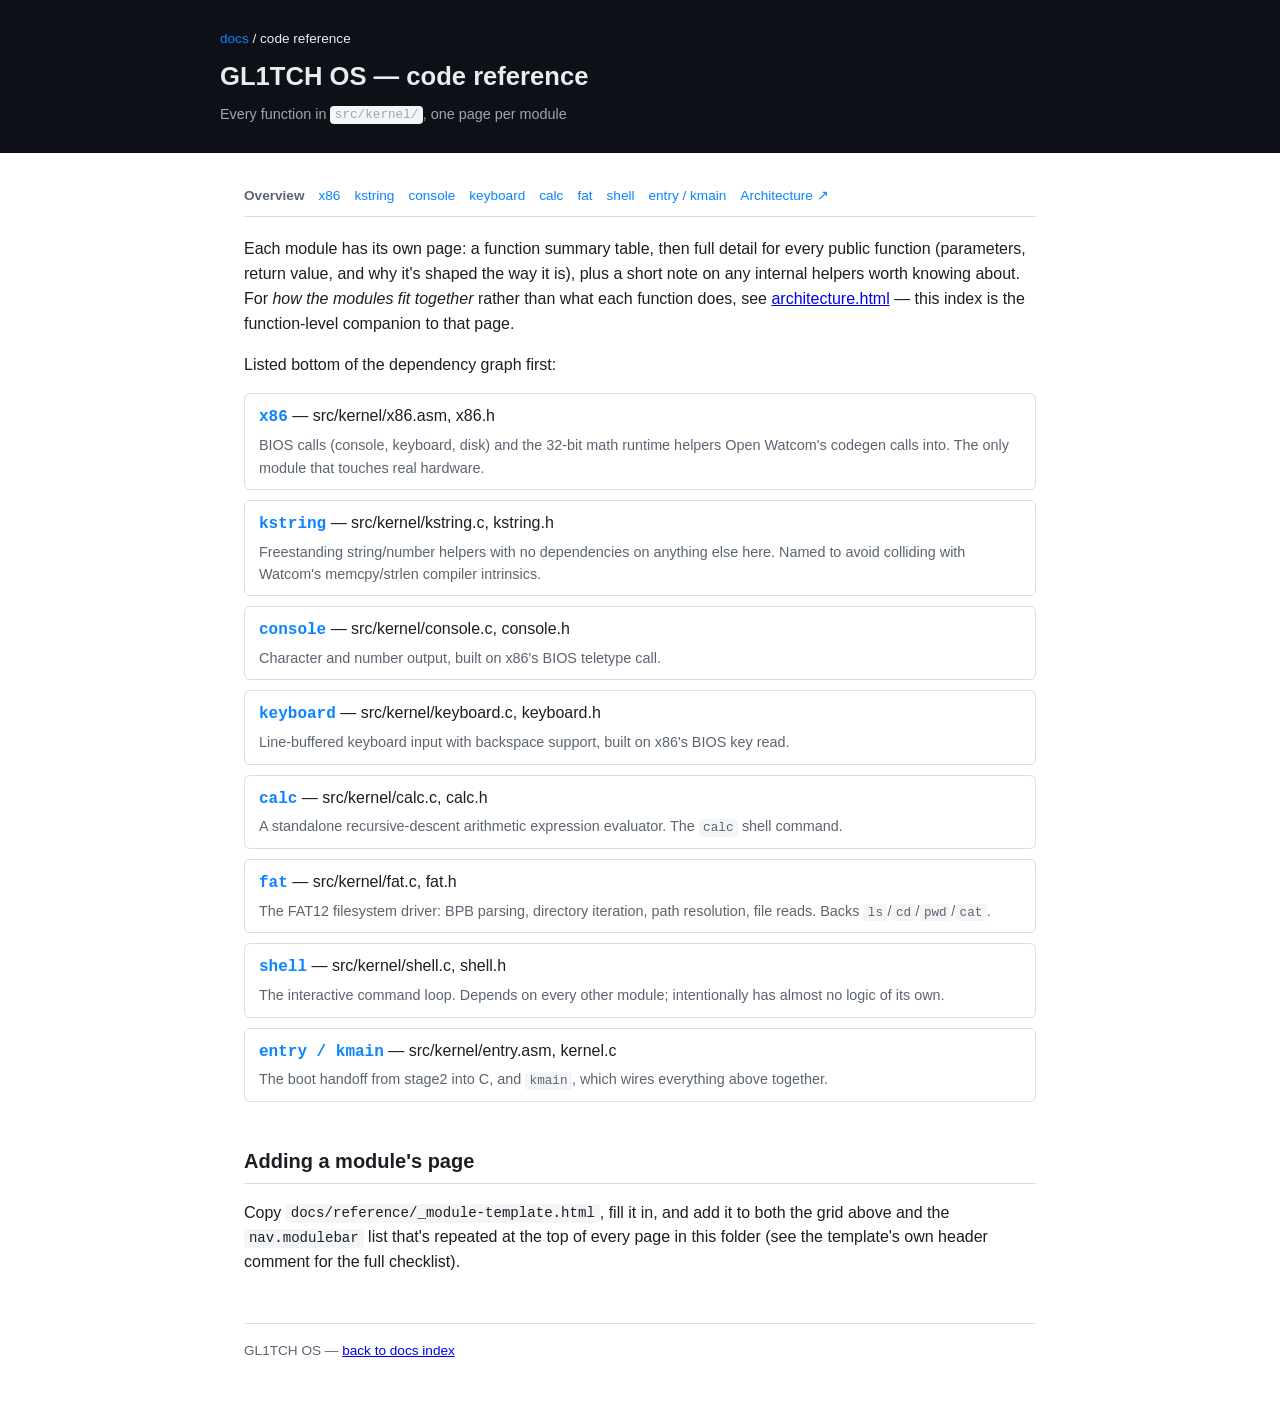
==== docs/reference/index.html @ 3bf3c369 "docs: split the code reference into one Javadoc-style page per module Replaces the single long docs/" ====
<!doctype html>
<html lang="en">
<head>
<meta charset="utf-8">
<meta name="viewport" content="width=device-width, initial-scale=1">
<title>GL1TCH OS code reference</title>
<link rel="stylesheet" href="../assets/style.css">
</head>
<body>

<header class="banner">
  <div class="inner">
    <nav class="crumbs screen-only"><a href="../index.html">docs</a> / code reference</nav>
    <h1>GL1TCH OS &mdash; code reference</h1>
    <div class="meta"><span>Every function in <code>src/kernel/</code>, one page per module</span></div>
  </div>
</header>

<div class="page">

  <nav class="modulebar screen-only">
    <span class="current">Overview</span>
    <a href="x86.html">x86</a>
    <a href="kstring.html">kstring</a>
    <a href="console.html">console</a>
    <a href="keyboard.html">keyboard</a>
    <a href="calc.html">calc</a>
    <a href="fat.html">fat</a>
    <a href="shell.html">shell</a>
    <a href="entry.html">entry / kmain</a>
    <a href="../architecture.html">Architecture &#8599;</a>
  </nav>

  <p>
    Each module has its own page: a function summary table, then full detail for every
    public function (parameters, return value, and why it's shaped the way it is), plus
    a short note on any internal helpers worth knowing about. For <em>how the modules
    fit together</em> rather than what each function does, see
    <a href="../architecture.html">architecture.html</a> &mdash; this index is the
    function-level companion to that page.
  </p>

  <p>Listed bottom of the dependency graph first:</p>

  <div class="modgrid">
    <div class="mod">
      <a href="x86.html">x86</a> &mdash; src/kernel/x86.asm, x86.h
      <p>BIOS calls (console, keyboard, disk) and the 32-bit math runtime helpers Open Watcom's codegen calls into. The only module that touches real hardware.</p>
    </div>
    <div class="mod">
      <a href="kstring.html">kstring</a> &mdash; src/kernel/kstring.c, kstring.h
      <p>Freestanding string/number helpers with no dependencies on anything else here. Named to avoid colliding with Watcom's memcpy/strlen compiler intrinsics.</p>
    </div>
    <div class="mod">
      <a href="console.html">console</a> &mdash; src/kernel/console.c, console.h
      <p>Character and number output, built on x86's BIOS teletype call.</p>
    </div>
    <div class="mod">
      <a href="keyboard.html">keyboard</a> &mdash; src/kernel/keyboard.c, keyboard.h
      <p>Line-buffered keyboard input with backspace support, built on x86's BIOS key read.</p>
    </div>
    <div class="mod">
      <a href="calc.html">calc</a> &mdash; src/kernel/calc.c, calc.h
      <p>A standalone recursive-descent arithmetic expression evaluator. The <code>calc</code> shell command.</p>
    </div>
    <div class="mod">
      <a href="fat.html">fat</a> &mdash; src/kernel/fat.c, fat.h
      <p>The FAT12 filesystem driver: BPB parsing, directory iteration, path resolution, file reads. Backs <code>ls</code>/<code>cd</code>/<code>pwd</code>/<code>cat</code>.</p>
    </div>
    <div class="mod">
      <a href="shell.html">shell</a> &mdash; src/kernel/shell.c, shell.h
      <p>The interactive command loop. Depends on every other module; intentionally has almost no logic of its own.</p>
    </div>
    <div class="mod">
      <a href="entry.html">entry / kmain</a> &mdash; src/kernel/entry.asm, kernel.c
      <p>The boot handoff from stage2 into C, and <code>kmain</code>, which wires everything above together.</p>
    </div>
  </div>

  <h2>Adding a module's page</h2>
  <p>
    Copy <code>docs/reference/_module-template.html</code>, fill it in, and add it to
    both the grid above and the <code>nav.modulebar</code> list that's repeated at the
    top of every page in this folder (see the template's own header comment for the
    full checklist).
  </p>

  <footer class="pagefoot">
    GL1TCH OS &mdash; <a href="../index.html">back to docs index</a>
  </footer>

</div>
</body>
</html>
---- docs/assets/style.css ----
/* Shared stylesheet for GL1TCH OS docs (docs/template.html and docs/reports/*.html). */

:root {
    --fg: #1b1f24;
    --bg: #ffffff;
    --muted: #5b6471;
    --accent: #0a84ff;
    --border: #d8dee4;
    --code-bg: #f3f5f7;
    --banner-bg: #0d1117;
    --banner-fg: #e8ecef;
}

* { box-sizing: border-box; }

body {
    margin: 0;
    font-family: -apple-system, "Segoe UI", Helvetica, Arial, sans-serif;
    color: var(--fg);
    background: var(--bg);
    line-height: 1.55;
}

.page {
    max-width: 840px;
    margin: 0 auto;
    padding: 0 24px 64px;
}

header.banner {
    background: var(--banner-bg);
    color: var(--banner-fg);
    padding: 28px 24px;
    margin-bottom: 32px;
}

header.banner .inner {
    max-width: 840px;
    margin: 0 auto;
}

header.banner h1 {
    margin: 0 0 6px;
    font-size: 1.6rem;
}

header.banner .meta {
    color: #9aa7b4;
    font-size: 0.9rem;
}

header.banner .meta span + span::before {
    content: " \2022 ";
    opacity: 0.6;
}

nav.crumbs {
    font-size: 0.85rem;
    margin-bottom: 8px;
}

nav.crumbs a { color: var(--accent); text-decoration: none; }
nav.crumbs a:hover { text-decoration: underline; }

h2 {
    margin-top: 2.2em;
    padding-bottom: 6px;
    border-bottom: 1px solid var(--border);
    font-size: 1.25rem;
}

h3 { font-size: 1.05rem; }

code, pre, kbd {
    font-family: "SF Mono", Consolas, Menlo, monospace;
    font-size: 0.88em;
}

code {
    background: var(--code-bg);
    padding: 0.1em 0.35em;
    border-radius: 4px;
}

pre {
    background: var(--code-bg);
    border: 1px solid var(--border);
    border-radius: 6px;
    padding: 12px 14px;
    overflow-x: auto;
}

pre code { background: none; padding: 0; }

table {
    width: 100%;
    border-collapse: collapse;
    margin: 1em 0;
    font-size: 0.92rem;
}

th, td {
    text-align: left;
    padding: 6px 10px;
    border: 1px solid var(--border);
    vertical-align: top;
}

th {
    background: var(--code-bg);
}

.tag {
    display: inline-block;
    font-size: 0.75rem;
    font-weight: 600;
    padding: 2px 8px;
    border-radius: 999px;
    background: var(--code-bg);
    border: 1px solid var(--border);
    color: var(--muted);
}

.tag.ok { color: #116329; background: #dafbe1; border-color: #aceebb; }
.tag.fixed { color: #9a6700; background: #fff8c5; border-color: #f2d675; }

/* Javadoc-style module reference pages (docs/reference/*.html). */

nav.modulebar {
    display: flex;
    gap: 14px;
    flex-wrap: wrap;
    font-size: 0.85rem;
    margin: 0 0 20px;
    padding-bottom: 10px;
    border-bottom: 1px solid var(--border);
}

nav.modulebar a { color: var(--accent); text-decoration: none; }
nav.modulebar a:hover { text-decoration: underline; }
nav.modulebar .current { color: var(--muted); font-weight: 600; }

.definedin {
    font-size: 0.85rem;
    color: var(--muted);
    font-family: "SF Mono", Consolas, Menlo, monospace;
    margin: -4px 0 1.2em;
}

table.summary td:first-child, table.summary th:first-child {
    font-family: "SF Mono", Consolas, Menlo, monospace;
    font-size: 0.85rem;
    white-space: nowrap;
}

.fndetail {
    margin: 2em 0;
    padding-top: 0.2em;
    border-top: 1px solid var(--border);
}

.fndetail h3 {
    font-family: "SF Mono", Consolas, Menlo, monospace;
    font-size: 0.95rem;
    margin: 0.8em 0 0.4em;
}

.fndetail .internal-marker {
    color: var(--muted);
    font-weight: 400;
    font-size: 0.82em;
    font-family: -apple-system, "Segoe UI", Helvetica, Arial, sans-serif;
}

dl.params {
    margin: 0.6em 0 1em;
}

dl.params dt {
    font-family: "SF Mono", Consolas, Menlo, monospace;
    font-weight: 600;
    margin-top: 0.5em;
}

dl.params dt.ret { color: var(--accent); }

dl.params dd {
    margin: 0.15em 0 0 1.4em;
}

.modgrid {
    display: grid;
    gap: 10px;
    margin: 1em 0 2em;
}

.modgrid .mod {
    border: 1px solid var(--border);
    border-radius: 6px;
    padding: 10px 14px;
}

.modgrid .mod a {
    font-family: "SF Mono", Consolas, Menlo, monospace;
    font-weight: 600;
    text-decoration: none;
    color: var(--accent);
}

.modgrid .mod p { margin: 4px 0 0; font-size: 0.9rem; color: var(--muted); }

footer.pagefoot {
    margin-top: 48px;
    padding-top: 16px;
    border-top: 1px solid var(--border);
    color: var(--muted);
    font-size: 0.85rem;
}

.screen-only { }

@media print {
    .screen-only, nav.modulebar { display: none !important; }
    header.banner { background: none; color: var(--fg); padding: 0 0 12px; border-bottom: 2px solid var(--fg); }
    header.banner .meta { color: var(--muted); }
    a { color: inherit; text-decoration: none; }
    pre, table { page-break-inside: avoid; }
    h2 { page-break-after: avoid; }
}
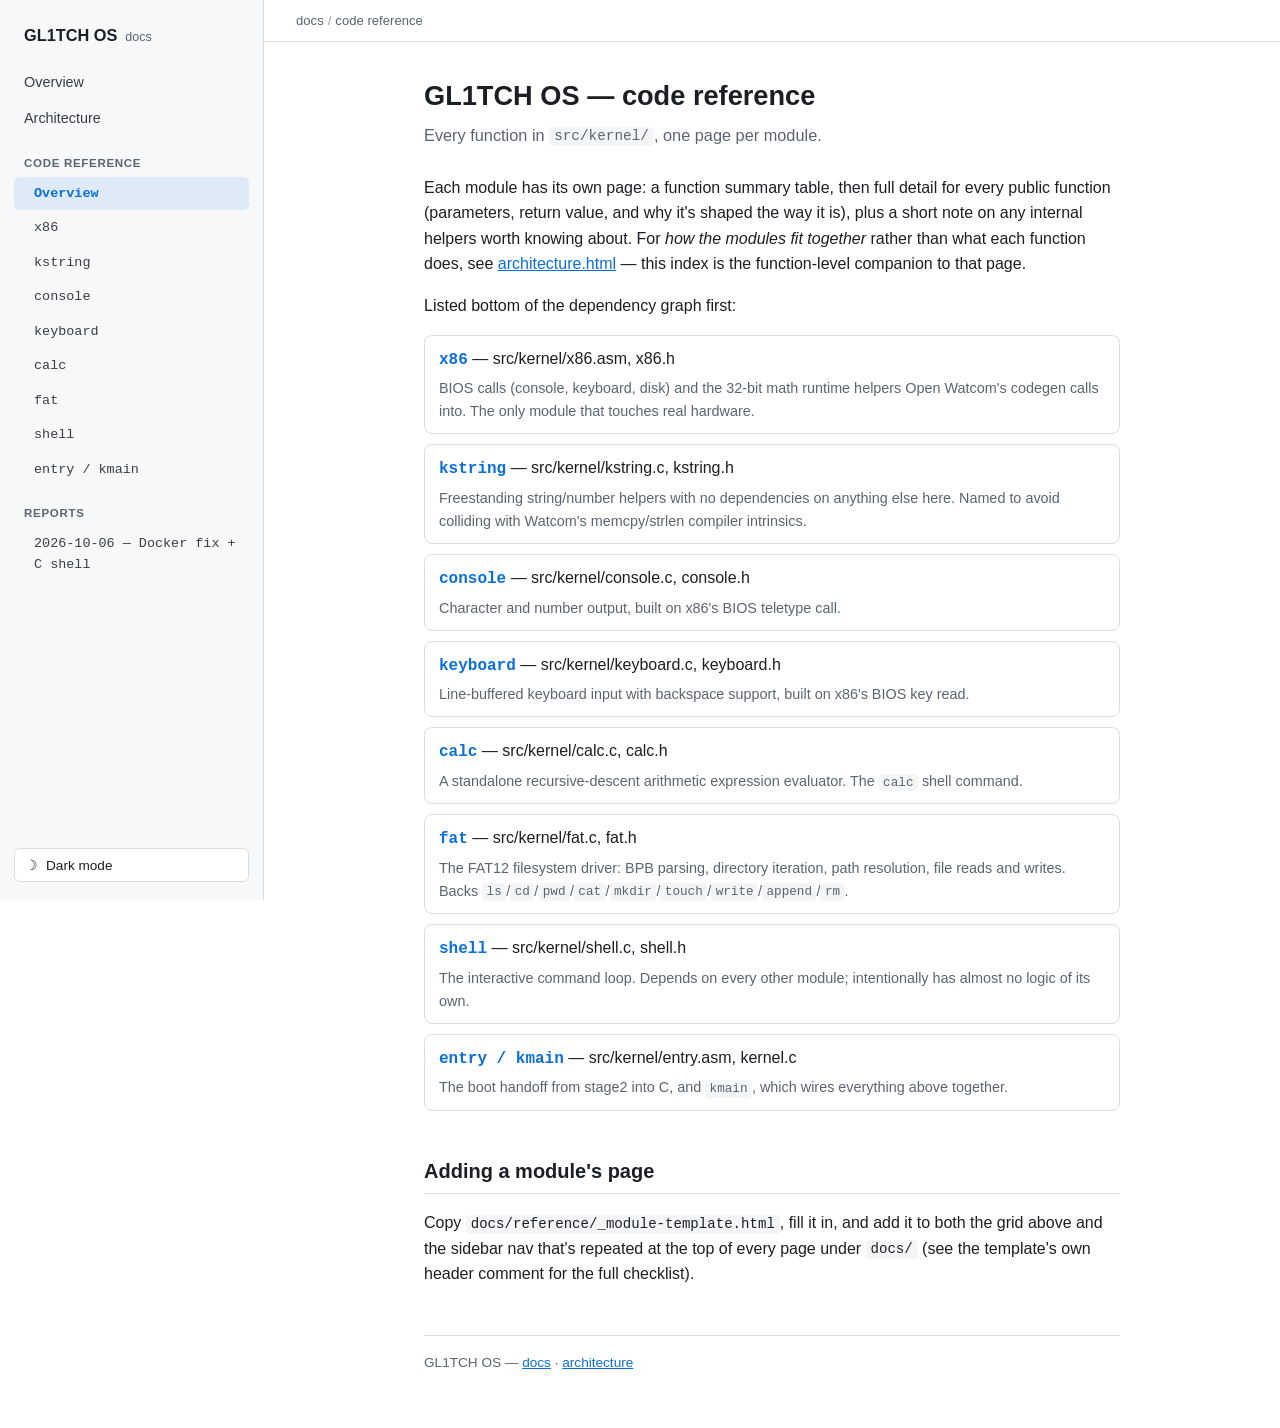
==== commit bf89a0ca: "Add directory and file management commands to the shell - Implemented `mkdir` command to create dire" ====
--- a/docs/reference/index.html
+++ b/docs/reference/index.html
@@ -8,87 +8,118 @@
 </head>
 <body>
 
-<header class="banner">
-  <div class="inner">
-    <nav class="crumbs screen-only"><a href="../index.html">docs</a> / code reference</nav>
-    <h1>GL1TCH OS &mdash; code reference</h1>
-    <div class="meta"><span>Every function in <code>src/kernel/</code>, one page per module</span></div>
-  </div>
-</header>
+<a class="skip-link" href="#main">Skip to content</a>
 
-<div class="page">
+<div class="shell">
 
-  <nav class="modulebar screen-only">
-    <span class="current">Overview</span>
-    <a href="x86.html">x86</a>
-    <a href="kstring.html">kstring</a>
-    <a href="console.html">console</a>
-    <a href="keyboard.html">keyboard</a>
-    <a href="calc.html">calc</a>
-    <a href="fat.html">fat</a>
-    <a href="shell.html">shell</a>
-    <a href="entry.html">entry / kmain</a>
-    <a href="../architecture.html">Architecture &#8599;</a>
-  </nav>
+  <button class="sidebar-toggle screen-only" id="sidebarToggle" type="button" aria-label="Toggle navigation" aria-expanded="false">&#9776;</button>
 
-  <p>
-    Each module has its own page: a function summary table, then full detail for every
-    public function (parameters, return value, and why it's shaped the way it is), plus
-    a short note on any internal helpers worth knowing about. For <em>how the modules
-    fit together</em> rather than what each function does, see
-    <a href="../architecture.html">architecture.html</a> &mdash; this index is the
-    function-level companion to that page.
-  </p>
+  <aside class="sidebar screen-only" id="sidebar">
+    <div class="sidebar-brand"><a href="../index.html">GL1TCH OS</a><span class="ver">docs</span></div>
+    <nav class="sidebar-nav" aria-label="Documentation">
+      <div class="nav-group">
+        <a href="../index.html" class="nav-link">Overview</a>
+        <a href="../architecture.html" class="nav-link">Architecture</a>
+      </div>
+      <div class="nav-group">
+        <h4 class="nav-heading">Code reference</h4>
+        <a href="index.html" class="nav-link sub current">Overview</a>
+        <a href="x86.html" class="nav-link sub">x86</a>
+        <a href="kstring.html" class="nav-link sub">kstring</a>
+        <a href="console.html" class="nav-link sub">console</a>
+        <a href="keyboard.html" class="nav-link sub">keyboard</a>
+        <a href="calc.html" class="nav-link sub">calc</a>
+        <a href="fat.html" class="nav-link sub">fat</a>
+        <a href="shell.html" class="nav-link sub">shell</a>
+        <a href="entry.html" class="nav-link sub">entry / kmain</a>
+      </div>
+      <div class="nav-group">
+        <h4 class="nav-heading">Reports</h4>
+        <a href="../reports/2026-10-06-docker-fix-and-c-kernel-shell.html" class="nav-link sub">2026-10-06 &mdash; Docker fix + C shell</a>
+      </div>
+    </nav>
+    <button class="theme-toggle" id="themeToggle" type="button">
+      <span class="theme-icon">&#9790;</span><span class="theme-label">Dark mode</span>
+    </button>
+  </aside>
 
-  <p>Listed bottom of the dependency graph first:</p>
+  <div class="sidebar-backdrop" id="sidebarBackdrop"></div>
 
-  <div class="modgrid">
-    <div class="mod">
-      <a href="x86.html">x86</a> &mdash; src/kernel/x86.asm, x86.h
-      <p>BIOS calls (console, keyboard, disk) and the 32-bit math runtime helpers Open Watcom's codegen calls into. The only module that touches real hardware.</p>
-    </div>
-    <div class="mod">
-      <a href="kstring.html">kstring</a> &mdash; src/kernel/kstring.c, kstring.h
-      <p>Freestanding string/number helpers with no dependencies on anything else here. Named to avoid colliding with Watcom's memcpy/strlen compiler intrinsics.</p>
-    </div>
-    <div class="mod">
-      <a href="console.html">console</a> &mdash; src/kernel/console.c, console.h
-      <p>Character and number output, built on x86's BIOS teletype call.</p>
-    </div>
-    <div class="mod">
-      <a href="keyboard.html">keyboard</a> &mdash; src/kernel/keyboard.c, keyboard.h
-      <p>Line-buffered keyboard input with backspace support, built on x86's BIOS key read.</p>
-    </div>
-    <div class="mod">
-      <a href="calc.html">calc</a> &mdash; src/kernel/calc.c, calc.h
-      <p>A standalone recursive-descent arithmetic expression evaluator. The <code>calc</code> shell command.</p>
-    </div>
-    <div class="mod">
-      <a href="fat.html">fat</a> &mdash; src/kernel/fat.c, fat.h
-      <p>The FAT12 filesystem driver: BPB parsing, directory iteration, path resolution, file reads. Backs <code>ls</code>/<code>cd</code>/<code>pwd</code>/<code>cat</code>.</p>
-    </div>
-    <div class="mod">
-      <a href="shell.html">shell</a> &mdash; src/kernel/shell.c, shell.h
-      <p>The interactive command loop. Depends on every other module; intentionally has almost no logic of its own.</p>
-    </div>
-    <div class="mod">
-      <a href="entry.html">entry / kmain</a> &mdash; src/kernel/entry.asm, kernel.c
-      <p>The boot handoff from stage2 into C, and <code>kmain</code>, which wires everything above together.</p>
-    </div>
+  <div class="content-col">
+    <header class="topbar screen-only">
+      <nav class="crumbs"><a href="../index.html">docs</a><span class="sep">/</span>code reference</nav>
+    </header>
+
+    <main class="page" id="main">
+      <h1>GL1TCH OS &mdash; code reference</h1>
+      <p class="lead">Every function in <code>src/kernel/</code>, one page per module.</p>
+
+      <p>
+        Each module has its own page: a function summary table, then full detail for every
+        public function (parameters, return value, and why it's shaped the way it is), plus
+        a short note on any internal helpers worth knowing about. For <em>how the modules
+        fit together</em> rather than what each function does, see
+        <a href="../architecture.html">architecture.html</a> &mdash; this index is the
+        function-level companion to that page.
+      </p>
+
+      <p>Listed bottom of the dependency graph first:</p>
+
+      <div class="modgrid">
+        <div class="mod">
+          <a href="x86.html">x86</a> &mdash; src/kernel/x86.asm, x86.h
+          <p>BIOS calls (console, keyboard, disk) and the 32-bit math runtime helpers Open Watcom's codegen calls into. The only module that touches real hardware.</p>
+        </div>
+        <div class="mod">
+          <a href="kstring.html">kstring</a> &mdash; src/kernel/kstring.c, kstring.h
+          <p>Freestanding string/number helpers with no dependencies on anything else here. Named to avoid colliding with Watcom's memcpy/strlen compiler intrinsics.</p>
+        </div>
+        <div class="mod">
+          <a href="console.html">console</a> &mdash; src/kernel/console.c, console.h
+          <p>Character and number output, built on x86's BIOS teletype call.</p>
+        </div>
+        <div class="mod">
+          <a href="keyboard.html">keyboard</a> &mdash; src/kernel/keyboard.c, keyboard.h
+          <p>Line-buffered keyboard input with backspace support, built on x86's BIOS key read.</p>
+        </div>
+        <div class="mod">
+          <a href="calc.html">calc</a> &mdash; src/kernel/calc.c, calc.h
+          <p>A standalone recursive-descent arithmetic expression evaluator. The <code>calc</code> shell command.</p>
+        </div>
+        <div class="mod">
+          <a href="fat.html">fat</a> &mdash; src/kernel/fat.c, fat.h
+          <p>The FAT12 filesystem driver: BPB parsing, directory iteration, path resolution, file reads and writes. Backs <code>ls</code>/<code>cd</code>/<code>pwd</code>/<code>cat</code>/<code>mkdir</code>/<code>touch</code>/<code>write</code>/<code>append</code>/<code>rm</code>.</p>
+        </div>
+        <div class="mod">
+          <a href="shell.html">shell</a> &mdash; src/kernel/shell.c, shell.h
+          <p>The interactive command loop. Depends on every other module; intentionally has almost no logic of its own.</p>
+        </div>
+        <div class="mod">
+          <a href="entry.html">entry / kmain</a> &mdash; src/kernel/entry.asm, kernel.c
+          <p>The boot handoff from stage2 into C, and <code>kmain</code>, which wires everything above together.</p>
+        </div>
+      </div>
+
+      <h2>Adding a module's page</h2>
+      <p>
+        Copy <code>docs/reference/_module-template.html</code>, fill it in, and add it to
+        both the grid above and the sidebar nav that's repeated at the top of every page
+        under <code>docs/</code> (see the template's own header comment for the full
+        checklist).
+      </p>
+
+      <footer class="pagefoot">
+        GL1TCH OS &mdash; <a href="../index.html">docs</a> &middot; <a href="../architecture.html">architecture</a>
+      </footer>
+    </main>
   </div>
 
-  <h2>Adding a module's page</h2>
-  <p>
-    Copy <code>docs/reference/_module-template.html</code>, fill it in, and add it to
-    both the grid above and the <code>nav.modulebar</code> list that's repeated at the
-    top of every page in this folder (see the template's own header comment for the
-    full checklist).
-  </p>
-
-  <footer class="pagefoot">
-    GL1TCH OS &mdash; <a href="../index.html">back to docs index</a>
-  </footer>
+  <aside class="toc screen-only" id="toc">
+    <div class="toc-title">On this page</div>
+  </aside>
 
 </div>
+
+<script src="../assets/docs.js"></script>
 </body>
 </html>
--- a/docs/assets/style.css
+++ b/docs/assets/style.css
@@ -1,113 +1,153 @@
-/* Shared stylesheet for GL1TCH OS docs (docs/template.html and docs/reports/*.html). */
+/* Shared stylesheet for GL1TCH OS docs (every page under docs/). */
 
 :root {
     --fg: #1b1f24;
     --bg: #ffffff;
+    --bg-sidebar: #f6f8fa;
+    --bg-raised: #ffffff;
     --muted: #5b6471;
-    --accent: #0a84ff;
+    --accent: #0a6fd8;
+    --accent-fg: #ffffff;
+    --accent-soft: rgba(10, 111, 216, 0.1);
     --border: #d8dee4;
     --code-bg: #f3f5f7;
     --banner-bg: #0d1117;
     --banner-fg: #e8ecef;
+    --shadow: rgba(27, 31, 36, 0.06);
+}
+
+@media (prefers-color-scheme: dark) {
+    :root:not([data-theme="light"]) {
+        --fg: #e6edf3;
+        --bg: #0d1117;
+        --bg-sidebar: #0a0e14;
+        --bg-raised: #11161d;
+        --muted: #8b96a3;
+        --accent: #5eb0ff;
+        --accent-fg: #06121f;
+        --accent-soft: rgba(94, 176, 255, 0.14);
+        --border: #262c35;
+        --code-bg: #161b22;
+        --banner-bg: #090c10;
+        --banner-fg: #e8ecef;
+        --shadow: rgba(0, 0, 0, 0.3);
+    }
+}
+
+:root[data-theme="dark"] {
+    --fg: #e6edf3;
+    --bg: #0d1117;
+    --bg-sidebar: #0a0e14;
+    --bg-raised: #11161d;
+    --muted: #8b96a3;
+    --accent: #5eb0ff;
+    --accent-fg: #06121f;
+    --accent-soft: rgba(94, 176, 255, 0.14);
+    --border: #262c35;
+    --code-bg: #161b22;
+    --banner-bg: #090c10;
+    --banner-fg: #e8ecef;
+    --shadow: rgba(0, 0, 0, 0.3);
 }
 
 * { box-sizing: border-box; }
+
+html { color-scheme: light dark; }
 
 body {
     margin: 0;
     font-family: -apple-system, "Segoe UI", Helvetica, Arial, sans-serif;
     color: var(--fg);
     background: var(--bg);
-    line-height: 1.55;
-}
-
-.page {
-    max-width: 840px;
-    margin: 0 auto;
-    padding: 0 24px 64px;
-}
-
-header.banner {
-    background: var(--banner-bg);
-    color: var(--banner-fg);
-    padding: 28px 24px;
-    margin-bottom: 32px;
-}
-
-header.banner .inner {
-    max-width: 840px;
-    margin: 0 auto;
-}
-
-header.banner h1 {
-    margin: 0 0 6px;
-    font-size: 1.6rem;
-}
-
-header.banner .meta {
-    color: #9aa7b4;
-    font-size: 0.9rem;
-}
-
-header.banner .meta span + span::before {
-    content: " \2022 ";
-    opacity: 0.6;
-}
-
-nav.crumbs {
-    font-size: 0.85rem;
-    margin-bottom: 8px;
-}
-
-nav.crumbs a { color: var(--accent); text-decoration: none; }
-nav.crumbs a:hover { text-decoration: underline; }
+    line-height: 1.6;
+}
+
+a { color: var(--accent); }
+
+.skip-link {
+    position: absolute;
+    left: -9999px;
+    top: 0;
+    background: var(--accent);
+    color: var(--accent-fg);
+    padding: 8px 14px;
+    border-radius: 0 0 6px 0;
+    z-index: 100;
+}
+.skip-link:focus { left: 0; }
+
+code, pre, kbd {
+    font-family: "SF Mono", Consolas, Menlo, monospace;
+    font-size: 0.88em;
+}
+
+code {
+    background: var(--code-bg);
+    padding: 0.1em 0.35em;
+    border-radius: 4px;
+}
+
+pre {
+    position: relative;
+    background: var(--code-bg);
+    border: 1px solid var(--border);
+    border-radius: 8px;
+    padding: 14px 16px;
+    overflow-x: auto;
+}
+
+pre code { background: none; padding: 0; }
+
+.copy-btn {
+    position: absolute;
+    top: 8px;
+    right: 8px;
+    font-size: 0.72rem;
+    font-family: -apple-system, "Segoe UI", Helvetica, Arial, sans-serif;
+    color: var(--muted);
+    background: var(--bg-raised);
+    border: 1px solid var(--border);
+    border-radius: 5px;
+    padding: 3px 8px;
+    cursor: pointer;
+    opacity: 0;
+    transition: opacity 0.12s ease;
+}
+pre:hover .copy-btn, .copy-btn:focus { opacity: 1; }
+.copy-btn.copied { color: var(--accent); border-color: var(--accent); }
+
+table {
+    width: 100%;
+    border-collapse: collapse;
+    margin: 1em 0;
+    font-size: 0.92rem;
+}
+
+th, td {
+    text-align: left;
+    padding: 7px 10px;
+    border: 1px solid var(--border);
+    vertical-align: top;
+}
+
+th { background: var(--code-bg); }
+
+h1 { font-size: 1.7rem; margin: 0 0 4px; }
 
 h2 {
     margin-top: 2.2em;
     padding-bottom: 6px;
     border-bottom: 1px solid var(--border);
     font-size: 1.25rem;
-}
-
-h3 { font-size: 1.05rem; }
-
-code, pre, kbd {
-    font-family: "SF Mono", Consolas, Menlo, monospace;
-    font-size: 0.88em;
-}
-
-code {
-    background: var(--code-bg);
-    padding: 0.1em 0.35em;
-    border-radius: 4px;
-}
-
-pre {
-    background: var(--code-bg);
-    border: 1px solid var(--border);
-    border-radius: 6px;
-    padding: 12px 14px;
-    overflow-x: auto;
-}
-
-pre code { background: none; padding: 0; }
-
-table {
-    width: 100%;
-    border-collapse: collapse;
-    margin: 1em 0;
-    font-size: 0.92rem;
-}
-
-th, td {
-    text-align: left;
-    padding: 6px 10px;
-    border: 1px solid var(--border);
-    vertical-align: top;
-}
-
-th {
-    background: var(--code-bg);
+    scroll-margin-top: 84px;
+}
+
+h3 { font-size: 1.05rem; scroll-margin-top: 84px; }
+
+.lead {
+    color: var(--muted);
+    font-size: 1.02rem;
+    margin: 0 0 1.6em;
 }
 
 .tag {
@@ -124,21 +164,156 @@
 .tag.ok { color: #116329; background: #dafbe1; border-color: #aceebb; }
 .tag.fixed { color: #9a6700; background: #fff8c5; border-color: #f2d675; }
 
-/* Javadoc-style module reference pages (docs/reference/*.html). */
-
-nav.modulebar {
-    display: flex;
-    gap: 14px;
-    flex-wrap: wrap;
+.diagram {
+    font-family: "SF Mono", Consolas, Menlo, monospace;
+    font-size: 0.82rem;
+    background: var(--code-bg);
+    border: 1px solid var(--border);
+    border-radius: 8px;
+    padding: 14px 16px;
+    overflow-x: auto;
+    white-space: pre;
+    line-height: 1.35;
+}
+
+/* ---- page shell: sidebar | content | on-this-page toc ------------------ */
+
+.shell {
+    display: flex;
+    min-height: 100vh;
+    align-items: stretch;
+}
+
+.sidebar {
+    flex: 0 0 264px;
+    width: 264px;
+    background: var(--bg-sidebar);
+    border-right: 1px solid var(--border);
+    padding: 18px 14px 18px;
+    position: sticky;
+    top: 0;
+    height: 100vh;
+    overflow-y: auto;
+    display: flex;
+    flex-direction: column;
+}
+
+.sidebar-brand {
+    display: flex;
+    align-items: baseline;
+    gap: 8px;
+    padding: 4px 10px 16px;
+    font-weight: 700;
+    font-size: 1.02rem;
+}
+
+.sidebar-brand a { color: var(--fg); text-decoration: none; }
+.sidebar-brand .ver { color: var(--muted); font-weight: 400; font-size: 0.78rem; }
+
+.sidebar-nav { flex: 1 1 auto; }
+
+.nav-group { margin-bottom: 18px; }
+
+.nav-heading {
+    font-size: 0.72rem;
+    text-transform: uppercase;
+    letter-spacing: 0.06em;
+    color: var(--muted);
+    margin: 0 0 4px;
+    padding: 0 10px;
+}
+
+.nav-link {
+    display: block;
+    padding: 6px 10px;
+    margin: 1px 0;
+    border-radius: 6px;
+    color: var(--fg);
+    text-decoration: none;
+    font-size: 0.9rem;
+    opacity: 0.86;
+}
+
+.nav-link:hover { background: var(--code-bg); opacity: 1; }
+
+.nav-link.current {
+    background: var(--accent-soft);
+    color: var(--accent);
+    font-weight: 600;
+    opacity: 1;
+}
+
+.nav-link.sub { padding-left: 20px; font-family: "SF Mono", Consolas, Menlo, monospace; font-size: 0.84rem; }
+
+.theme-toggle {
+    display: flex;
+    align-items: center;
+    gap: 8px;
+    width: 100%;
+    margin-top: 10px;
+    padding: 8px 10px;
+    border-radius: 6px;
+    border: 1px solid var(--border);
+    background: var(--bg-raised);
+    color: var(--fg);
     font-size: 0.85rem;
-    margin: 0 0 20px;
-    padding-bottom: 10px;
+    cursor: pointer;
+}
+.theme-toggle:hover { border-color: var(--accent); }
+
+.sidebar-toggle {
+    display: none;
+    position: fixed;
+    top: 12px;
+    left: 12px;
+    z-index: 40;
+    width: 38px;
+    height: 38px;
+    border-radius: 8px;
+    border: 1px solid var(--border);
+    background: var(--bg-raised);
+    color: var(--fg);
+    font-size: 1rem;
+    box-shadow: 0 2px 6px var(--shadow);
+}
+
+.sidebar-backdrop {
+    display: none;
+    position: fixed;
+    inset: 0;
+    background: rgba(0, 0, 0, 0.4);
+    z-index: 30;
+}
+
+.content-col {
+    flex: 1 1 auto;
+    min-width: 0;
+    display: flex;
+    flex-direction: column;
+}
+
+.topbar {
+    position: sticky;
+    top: 0;
+    z-index: 10;
+    background: color-mix(in srgb, var(--bg) 88%, transparent);
+    backdrop-filter: blur(6px);
     border-bottom: 1px solid var(--border);
-}
-
-nav.modulebar a { color: var(--accent); text-decoration: none; }
-nav.modulebar a:hover { text-decoration: underline; }
-nav.modulebar .current { color: var(--muted); font-weight: 600; }
+    padding: 10px 32px;
+}
+
+nav.crumbs { font-size: 0.82rem; color: var(--muted); }
+nav.crumbs a { color: var(--muted); text-decoration: none; }
+nav.crumbs a:hover { color: var(--accent); }
+nav.crumbs .sep { margin: 0 4px; opacity: 0.6; }
+
+.page {
+    flex: 1 1 auto;
+    max-width: 760px;
+    width: 100%;
+    margin: 0 auto;
+    padding: 32px 32px 72px;
+}
 
 .definedin {
     font-size: 0.85rem;
@@ -146,6 +321,42 @@
     font-family: "SF Mono", Consolas, Menlo, monospace;
     margin: -4px 0 1.2em;
 }
+
+/* ---- tabs ---------------------------------------------------------- */
+
+.tabs-group { margin-top: 1.4em; }
+
+.tabs {
+    display: flex;
+    gap: 4px;
+    border-bottom: 1px solid var(--border);
+    margin-bottom: 1.6em;
+}
+
+.tab-btn {
+    appearance: none;
+    background: none;
+    border: none;
+    border-bottom: 2px solid transparent;
+    padding: 9px 14px 10px;
+    font-size: 0.92rem;
+    font-family: inherit;
+    color: var(--muted);
+    cursor: pointer;
+    margin-bottom: -1px;
+}
+
+.tab-btn:hover { color: var(--fg); }
+
+.tab-btn[aria-selected="true"] {
+    color: var(--accent);
+    border-bottom-color: var(--accent);
+    font-weight: 600;
+}
+
+.tab-panel[hidden] { display: none; }
+
+/* ---- javadoc-style function reference content ----------------------- */
 
 table.summary td:first-child, table.summary th:first-child {
     font-family: "SF Mono", Consolas, Menlo, monospace;
@@ -172,9 +383,7 @@
     font-family: -apple-system, "Segoe UI", Helvetica, Arial, sans-serif;
 }
 
-dl.params {
-    margin: 0.6em 0 1em;
-}
+dl.params { margin: 0.6em 0 1em; }
 
 dl.params dt {
     font-family: "SF Mono", Consolas, Menlo, monospace;
@@ -184,9 +393,7 @@
 
 dl.params dt.ret { color: var(--accent); }
 
-dl.params dd {
-    margin: 0.15em 0 0 1.4em;
-}
+dl.params dd { margin: 0.15em 0 0 1.4em; }
 
 .modgrid {
     display: grid;
@@ -196,8 +403,9 @@
 
 .modgrid .mod {
     border: 1px solid var(--border);
-    border-radius: 6px;
+    border-radius: 8px;
     padding: 10px 14px;
+    background: var(--bg-raised);
 }
 
 .modgrid .mod a {
@@ -217,12 +425,73 @@
     font-size: 0.85rem;
 }
 
+/* ---- on-this-page toc ------------------------------------------------ */
+
+.toc {
+    flex: 0 0 220px;
+    width: 220px;
+    padding: 32px 24px 0 0;
+    position: sticky;
+    top: 0;
+    align-self: flex-start;
+    height: 100vh;
+    overflow-y: auto;
+}
+
+.toc-title {
+    font-size: 0.72rem;
+    text-transform: uppercase;
+    letter-spacing: 0.06em;
+    color: var(--muted);
+    margin-bottom: 8px;
+}
+
+.toc nav a {
+    display: block;
+    padding: 4px 0;
+    font-size: 0.85rem;
+    color: var(--muted);
+    text-decoration: none;
+    border-left: 2px solid transparent;
+    padding-left: 10px;
+}
+
+.toc nav a:hover { color: var(--fg); }
+.toc nav a.active { color: var(--accent); border-left-color: var(--accent); font-weight: 600; }
+
 .screen-only { }
 
+/* ---- responsive -------------------------------------------------------- */
+
+@media (max-width: 1180px) {
+    .toc { display: none; }
+}
+
+@media (max-width: 860px) {
+    .sidebar-toggle { display: flex; align-items: center; justify-content: center; }
+
+    .sidebar {
+        position: fixed;
+        left: 0;
+        top: 0;
+        height: 100vh;
+        transform: translateX(-100%);
+        transition: transform 0.18s ease;
+        z-index: 35;
+        box-shadow: 2px 0 12px var(--shadow);
+    }
+
+    .shell.nav-open .sidebar { transform: translateX(0); }
+    .shell.nav-open .sidebar-backdrop { display: block; }
+
+    .topbar { padding: 10px 20px 10px 58px; }
+    .page { padding: 24px 20px 56px; }
+}
+
 @media print {
-    .screen-only, nav.modulebar { display: none !important; }
-    header.banner { background: none; color: var(--fg); padding: 0 0 12px; border-bottom: 2px solid var(--fg); }
-    header.banner .meta { color: var(--muted); }
+    .screen-only, .sidebar, .sidebar-toggle, .sidebar-backdrop, .toc, .topbar, .copy-btn { display: none !important; }
+    .shell { display: block; }
+    .page { max-width: none; padding: 0; margin: 0; }
     a { color: inherit; text-decoration: none; }
     pre, table { page-break-inside: avoid; }
     h2 { page-break-after: avoid; }
